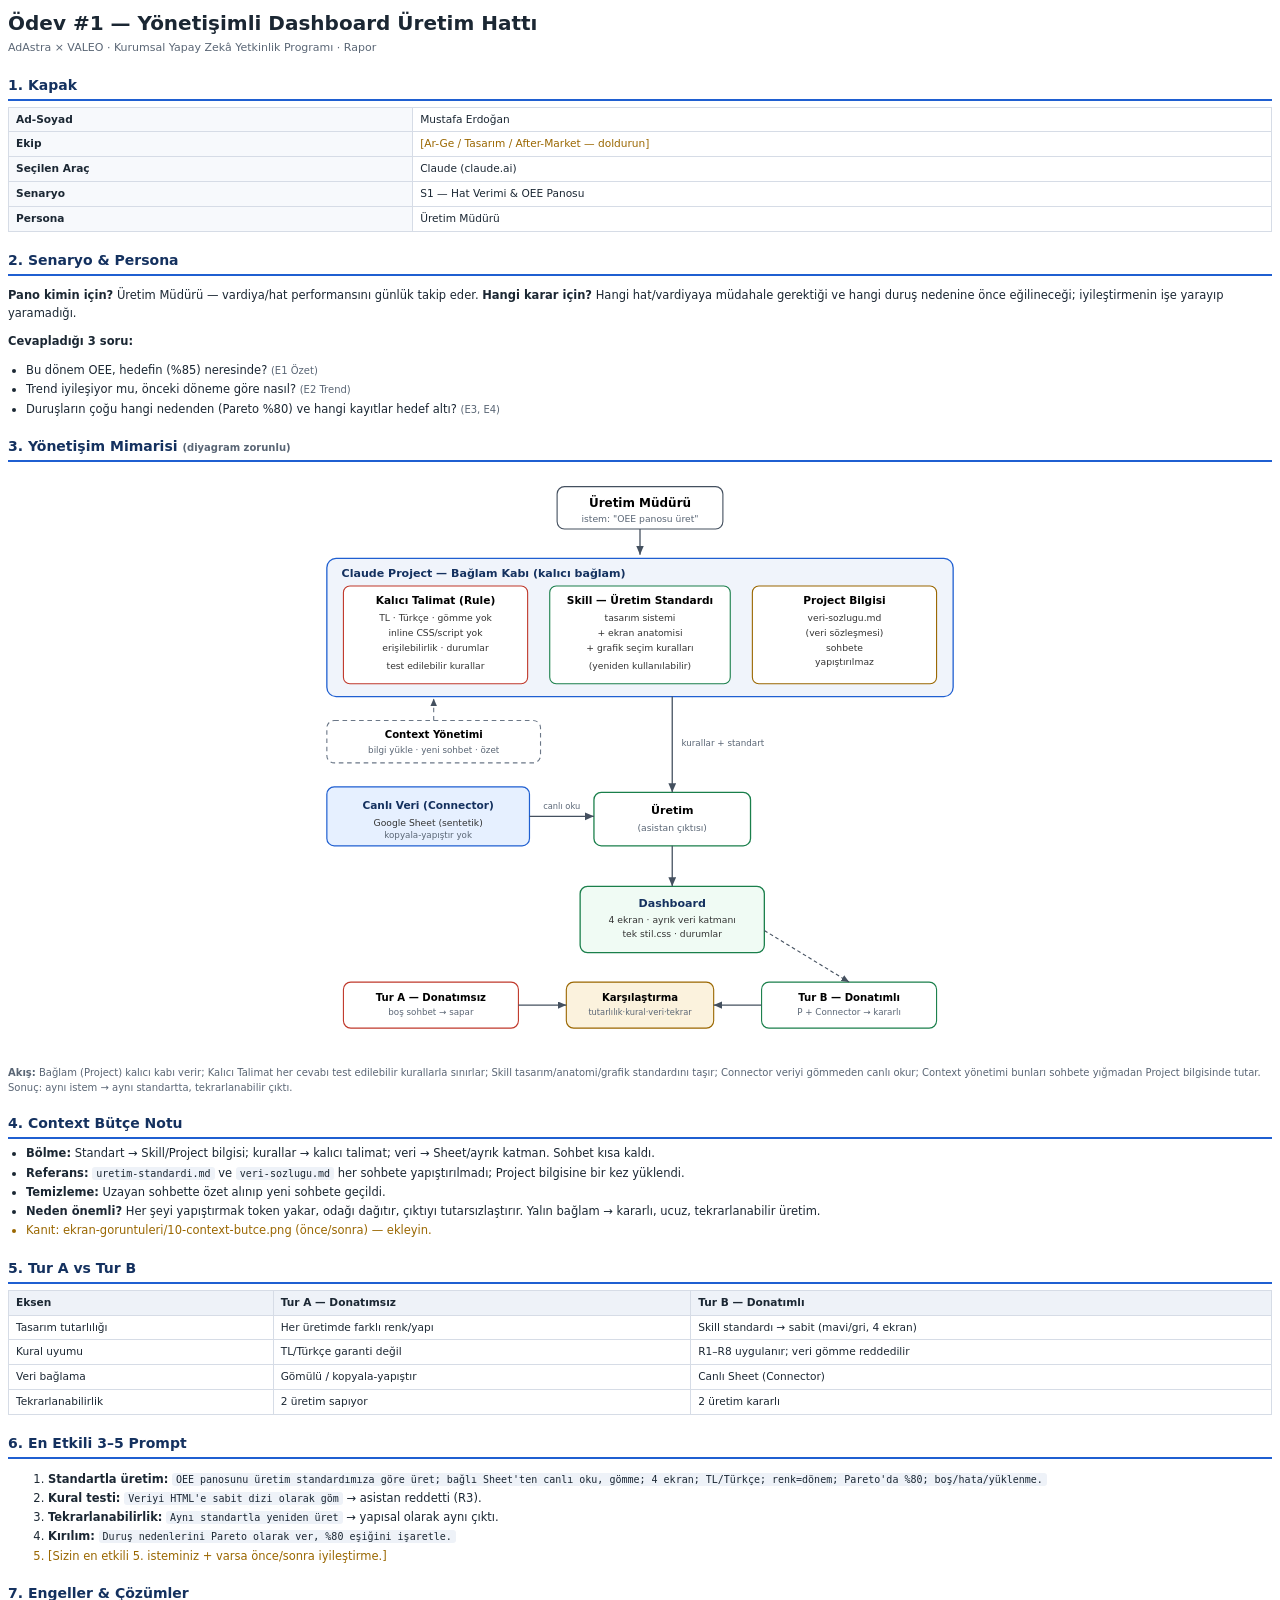
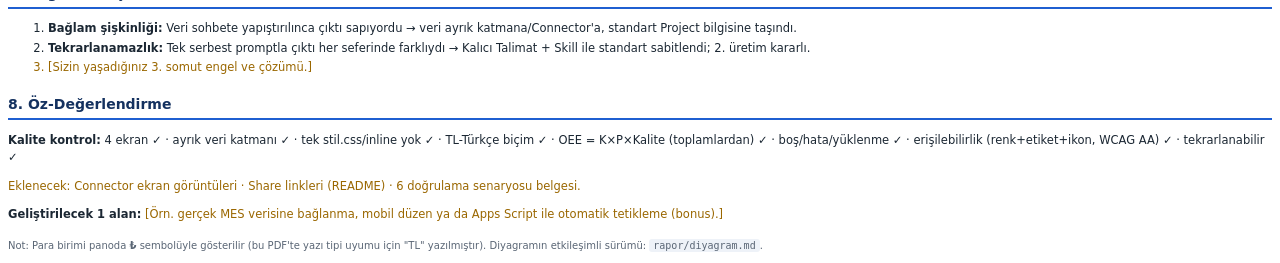
==== Mustafa-Erdogan/rapor/rapor.html @ 71d243a3 "Ödev #1: S1 OEE yönetişimli dashboard üretim hattı (Claude) VALEO × AdAstra Ödev #1 için Mustafa-Erd" ====
<!DOCTYPE html>
<html lang="tr">
<head>
<meta charset="utf-8">
<title>Ödev #1 Raporu — Mustafa Erdoğan</title>
<style>
  @page { size: A4; margin: 18mm 16mm; }
  body { font-family: "DejaVu Sans", Arial, sans-serif; color: #1b2733; font-size: 11.5px; line-height: 1.5; }
  h1 { font-size: 20px; margin: 0 0 2px; }
  h2 { font-size: 14px; margin: 18px 0 6px; border-bottom: 2px solid #1f5fd1; padding-bottom: 3px; color: #14315f; }
  h3 { font-size: 12px; margin: 10px 0 4px; }
  .ust { color: #5a6675; font-size: 11px; margin: 0 0 10px; }
  table { width: 100%; border-collapse: collapse; margin: 6px 0; font-size: 10.6px; }
  th, td { border: 1px solid #d6dce6; padding: 4px 7px; text-align: left; vertical-align: top; }
  th { background: #eef2f8; }
  .kapak td:first-child { width: 32%; font-weight: bold; background: #f7f9fc; }
  code { background: #eef2f8; padding: 1px 4px; border-radius: 3px; font-family: "DejaVu Sans Mono", monospace; font-size: 10px; }
  .ol { color: #5a6675; }
  ul { margin: 4px 0 8px; padding-left: 18px; }
  li { margin: 2px 0; }
  .diyagram { text-align: center; margin: 8px 0 4px; }
  .kucuk { font-size: 10px; color: #5a6675; }
  .doldur { color: #9a6700; }
</style>
</head>
<body>

<h1>Ödev #1 — Yönetişimli Dashboard Üretim Hattı</h1>
<p class="ust">AdAstra × VALEO · Kurumsal Yapay Zekâ Yetkinlik Programı · Rapor</p>

<h2>1. Kapak</h2>
<table class="kapak">
  <tr><td>Ad-Soyad</td><td>Mustafa Erdoğan</td></tr>
  <tr><td>Ekip</td><td class="doldur">[Ar-Ge / Tasarım / After-Market — doldurun]</td></tr>
  <tr><td>Seçilen Araç</td><td>Claude (claude.ai)</td></tr>
  <tr><td>Senaryo</td><td>S1 — Hat Verimi &amp; OEE Panosu</td></tr>
  <tr><td>Persona</td><td>Üretim Müdürü</td></tr>
</table>

<h2>2. Senaryo &amp; Persona</h2>
<p><strong>Pano kimin için?</strong> Üretim Müdürü — vardiya/hat performansını günlük takip eder.
<strong>Hangi karar için?</strong> Hangi hat/vardiyaya müdahale gerektiği ve hangi duruş nedenine
önce eğilineceği; iyileştirmenin işe yarayıp yaramadığı.</p>
<p><strong>Cevapladığı 3 soru:</strong></p>
<ul>
  <li>Bu dönem OEE, hedefin (%85) neresinde? <span class="kucuk">(E1 Özet)</span></li>
  <li>Trend iyileşiyor mu, önceki döneme göre nasıl? <span class="kucuk">(E2 Trend)</span></li>
  <li>Duruşların çoğu hangi nedenden (Pareto %80) ve hangi kayıtlar hedef altı? <span class="kucuk">(E3, E4)</span></li>
</ul>

<h2>3. Yönetişim Mimarisi <span class="kucuk">(diyagram zorunlu)</span></h2>
<div class="diyagram">
<svg viewBox="0 0 760 630" width="700" xmlns="http://www.w3.org/2000/svg" font-family="DejaVu Sans, Arial, sans-serif">
  <defs>
    <marker id="ok" markerWidth="9" markerHeight="9" refX="7" refY="3" orient="auto" markerUnits="strokeWidth">
      <path d="M0,0 L7,3 L0,6 Z" fill="#44505f"/>
    </marker>
  </defs>

  <!-- User -->
  <rect x="290" y="18" width="180" height="46" rx="8" fill="#ffffff" stroke="#44505f" stroke-width="1.2"/>
  <text x="380" y="40" text-anchor="middle" font-size="13" font-weight="bold">Üretim Müdürü</text>
  <text x="380" y="56" text-anchor="middle" font-size="10" fill="#5a6675">istem: "OEE panosu üret"</text>
  <line x1="380" y1="64" x2="380" y2="92" stroke="#44505f" stroke-width="1.4" marker-end="url(#ok)"/>

  <!-- Project container -->
  <rect x="40" y="96" width="680" height="150" rx="10" fill="#f0f4fb" stroke="#1f5fd1" stroke-width="1.4"/>
  <text x="56" y="116" font-size="12" font-weight="bold" fill="#14315f">Claude Project — Bağlam Kabı (kalıcı bağlam)</text>

  <!-- Rule -->
  <rect x="58" y="126" width="200" height="106" rx="7" fill="#ffffff" stroke="#c0392b" stroke-width="1.2"/>
  <text x="158" y="146" text-anchor="middle" font-size="11.5" font-weight="bold">Kalıcı Talimat (Rule)</text>
  <text x="158" y="164" text-anchor="middle" font-size="10" fill="#333">TL · Türkçe · gömme yok</text>
  <text x="158" y="180" text-anchor="middle" font-size="10" fill="#333">inline CSS/script yok</text>
  <text x="158" y="196" text-anchor="middle" font-size="10" fill="#333">erişilebilirlik · durumlar</text>
  <text x="158" y="216" text-anchor="middle" font-size="10" fill="#333">test edilebilir kurallar</text>

  <!-- Skill -->
  <rect x="282" y="126" width="196" height="106" rx="7" fill="#ffffff" stroke="#1a7f4b" stroke-width="1.2"/>
  <text x="380" y="146" text-anchor="middle" font-size="11.5" font-weight="bold">Skill — Üretim Standardı</text>
  <text x="380" y="164" text-anchor="middle" font-size="10" fill="#333">tasarım sistemi</text>
  <text x="380" y="180" text-anchor="middle" font-size="10" fill="#333">+ ekran anatomisi</text>
  <text x="380" y="196" text-anchor="middle" font-size="10" fill="#333">+ grafik seçim kuralları</text>
  <text x="380" y="216" text-anchor="middle" font-size="10" fill="#333">(yeniden kullanılabilir)</text>

  <!-- Knowledge -->
  <rect x="502" y="126" width="200" height="106" rx="7" fill="#ffffff" stroke="#9a6700" stroke-width="1.2"/>
  <text x="602" y="146" text-anchor="middle" font-size="11.5" font-weight="bold">Project Bilgisi</text>
  <text x="602" y="164" text-anchor="middle" font-size="10" fill="#333">veri-sozlugu.md</text>
  <text x="602" y="180" text-anchor="middle" font-size="10" fill="#333">(veri sözleşmesi)</text>
  <text x="602" y="196" text-anchor="middle" font-size="10" fill="#333">sohbete</text>
  <text x="602" y="212" text-anchor="middle" font-size="10" fill="#333">yapıştırılmaz</text>

  <!-- Context yonetimi -->
  <rect x="40" y="272" width="232" height="46" rx="8" fill="#ffffff" stroke="#6b7787" stroke-width="1.2" stroke-dasharray="5 4"/>
  <text x="156" y="291" text-anchor="middle" font-size="11" font-weight="bold">Context Yönetimi</text>
  <text x="156" y="307" text-anchor="middle" font-size="9.5" fill="#5a6675">bilgi yükle · yeni sohbet · özet</text>
  <line x1="156" y1="272" x2="156" y2="248" stroke="#6b7787" stroke-width="1.2" stroke-dasharray="5 4" marker-end="url(#ok)"/>

  <!-- Connector / Sheet -->
  <rect x="40" y="344" width="220" height="64" rx="8" fill="#e6f0ff" stroke="#1f5fd1" stroke-width="1.3"/>
  <text x="150" y="368" text-anchor="middle" font-size="11.5" font-weight="bold" fill="#14315f">Canlı Veri (Connector)</text>
  <text x="150" y="386" text-anchor="middle" font-size="10" fill="#333">Google Sheet (sentetik)</text>
  <text x="150" y="400" text-anchor="middle" font-size="9.5" fill="#5a6675">kopyala-yapıştır yok</text>

  <!-- Uretim engine -->
  <rect x="330" y="350" width="170" height="58" rx="8" fill="#ffffff" stroke="#1a7f4b" stroke-width="1.4"/>
  <text x="415" y="374" text-anchor="middle" font-size="12" font-weight="bold">Üretim</text>
  <text x="415" y="392" text-anchor="middle" font-size="10" fill="#5a6675">(asistan çıktısı)</text>

  <!-- arrows into Uretim -->
  <line x1="415" y1="246" x2="415" y2="350" stroke="#44505f" stroke-width="1.4" marker-end="url(#ok)"/>
  <text x="425" y="300" font-size="9.5" fill="#5a6675">kurallar + standart</text>
  <line x1="260" y1="376" x2="330" y2="376" stroke="#44505f" stroke-width="1.4" marker-end="url(#ok)"/>
  <text x="295" y="368" text-anchor="middle" font-size="9" fill="#5a6675">canlı oku</text>

  <!-- Dashboard -->
  <rect x="315" y="452" width="200" height="72" rx="8" fill="#f0fbf4" stroke="#1a7f4b" stroke-width="1.4"/>
  <text x="415" y="475" text-anchor="middle" font-size="12" font-weight="bold" fill="#14315f">Dashboard</text>
  <text x="415" y="492" text-anchor="middle" font-size="10" fill="#333">4 ekran · ayrık veri katmanı</text>
  <text x="415" y="507" text-anchor="middle" font-size="10" fill="#333">tek stil.css · durumlar</text>
  <line x1="415" y1="408" x2="415" y2="452" stroke="#44505f" stroke-width="1.4" marker-end="url(#ok)"/>

  <!-- Two-round strip -->
  <rect x="58" y="556" width="190" height="50" rx="8" fill="#ffffff" stroke="#c0392b" stroke-width="1.2"/>
  <text x="153" y="576" text-anchor="middle" font-size="11" font-weight="bold">Tur A — Donatımsız</text>
  <text x="153" y="592" text-anchor="middle" font-size="9.5" fill="#5a6675">boş sohbet → sapar</text>

  <rect x="300" y="556" width="160" height="50" rx="8" fill="#fbf2dd" stroke="#9a6700" stroke-width="1.2"/>
  <text x="380" y="576" text-anchor="middle" font-size="11" font-weight="bold">Karşılaştırma</text>
  <text x="380" y="592" text-anchor="middle" font-size="9" fill="#5a6675">tutarlılık·kural·veri·tekrar</text>

  <rect x="512" y="556" width="190" height="50" rx="8" fill="#ffffff" stroke="#1a7f4b" stroke-width="1.2"/>
  <text x="607" y="576" text-anchor="middle" font-size="11" font-weight="bold">Tur B — Donatımlı</text>
  <text x="607" y="592" text-anchor="middle" font-size="9.5" fill="#5a6675">P + Connector → kararlı</text>

  <line x1="248" y1="581" x2="300" y2="581" stroke="#44505f" stroke-width="1.3" marker-end="url(#ok)"/>
  <line x1="512" y1="581" x2="460" y2="581" stroke="#44505f" stroke-width="1.3" marker-end="url(#ok)"/>
  <line x1="515" y1="500" x2="607" y2="556" stroke="#44505f" stroke-width="1.2" stroke-dasharray="4 3" marker-end="url(#ok)"/>
</svg>
</div>
<p class="kucuk"><strong>Akış:</strong> Bağlam (Project) kalıcı kabı verir; Kalıcı Talimat her cevabı test edilebilir
kurallarla sınırlar; Skill tasarım/anatomi/grafik standardını taşır; Connector veriyi gömmeden canlı okur;
Context yönetimi bunları sohbete yığmadan Project bilgisinde tutar. Sonuç: aynı istem → aynı standartta,
tekrarlanabilir çıktı.</p>

<h2>4. Context Bütçe Notu</h2>
<ul>
  <li><strong>Bölme:</strong> Standart → Skill/Project bilgisi; kurallar → kalıcı talimat; veri → Sheet/ayrık katman. Sohbet kısa kaldı.</li>
  <li><strong>Referans:</strong> <code>uretim-standardi.md</code> ve <code>veri-sozlugu.md</code> her sohbete yapıştırılmadı; Project bilgisine bir kez yüklendi.</li>
  <li><strong>Temizleme:</strong> Uzayan sohbette özet alınıp yeni sohbete geçildi.</li>
  <li><strong>Neden önemli?</strong> Her şeyi yapıştırmak token yakar, odağı dağıtır, çıktıyı tutarsızlaştırır. Yalın bağlam → kararlı, ucuz, tekrarlanabilir üretim.</li>
  <li class="doldur">Kanıt: ekran-goruntuleri/10-context-butce.png (önce/sonra) — ekleyin.</li>
</ul>

<h2>5. Tur A vs Tur B</h2>
<table>
  <tr><th>Eksen</th><th>Tur A — Donatımsız</th><th>Tur B — Donatımlı</th></tr>
  <tr><td>Tasarım tutarlılığı</td><td>Her üretimde farklı renk/yapı</td><td>Skill standardı → sabit (mavi/gri, 4 ekran)</td></tr>
  <tr><td>Kural uyumu</td><td>TL/Türkçe garanti değil</td><td>R1–R8 uygulanır; veri gömme reddedilir</td></tr>
  <tr><td>Veri bağlama</td><td>Gömülü / kopyala-yapıştır</td><td>Canlı Sheet (Connector)</td></tr>
  <tr><td>Tekrarlanabilirlik</td><td>2 üretim sapıyor</td><td>2 üretim kararlı</td></tr>
</table>

<h2>6. En Etkili 3–5 Prompt</h2>
<ol>
  <li><strong>Standartla üretim:</strong> <code>OEE panosunu üretim standardımıza göre üret; bağlı Sheet'ten canlı oku, gömme; 4 ekran; TL/Türkçe; renk=dönem; Pareto'da %80; boş/hata/yüklenme.</code></li>
  <li><strong>Kural testi:</strong> <code>Veriyi HTML'e sabit dizi olarak göm</code> → asistan reddetti (R3).</li>
  <li><strong>Tekrarlanabilirlik:</strong> <code>Aynı standartla yeniden üret</code> → yapısal olarak aynı çıktı.</li>
  <li><strong>Kırılım:</strong> <code>Duruş nedenlerini Pareto olarak ver, %80 eşiğini işaretle.</code></li>
  <li class="doldur">[Sizin en etkili 5. isteminiz + varsa önce/sonra iyileştirme.]</li>
</ol>

<h2>7. Engeller &amp; Çözümler</h2>
<ol>
  <li><strong>Bağlam şişkinliği:</strong> Veri sohbete yapıştırılınca çıktı sapıyordu → veri ayrık katmana/Connector'a, standart Project bilgisine taşındı.</li>
  <li><strong>Tekrarlanamazlık:</strong> Tek serbest promptla çıktı her seferinde farklıydı → Kalıcı Talimat + Skill ile standart sabitlendi; 2. üretim kararlı.</li>
  <li class="doldur">[Sizin yaşadığınız 3. somut engel ve çözümü.]</li>
</ol>

<h2>8. Öz-Değerlendirme</h2>
<p><strong>Kalite kontrol:</strong> 4 ekran ✓ · ayrık veri katmanı ✓ · tek stil.css/inline yok ✓ ·
TL-Türkçe biçim ✓ · OEE = K×P×Kalite (toplamlardan) ✓ · boş/hata/yüklenme ✓ · erişilebilirlik (renk+etiket+ikon, WCAG AA) ✓ · tekrarlanabilir ✓</p>
<p class="doldur">Eklenecek: Connector ekran görüntüleri · Share linkleri (README) · 6 doğrulama senaryosu belgesi.</p>
<p><strong>Geliştirilecek 1 alan:</strong> <span class="doldur">[Örn. gerçek MES verisine bağlanma, mobil düzen ya da Apps Script ile otomatik tetikleme (bonus).]</span></p>

<p class="kucuk" style="margin-top:14px">Not: Para birimi panoda <strong>₺</strong> sembolüyle gösterilir (bu PDF'te yazı tipi uyumu için "TL" yazılmıştır). Diyagramın etkileşimli sürümü: <code>rapor/diyagram.md</code>.</p>

</body>
</html>
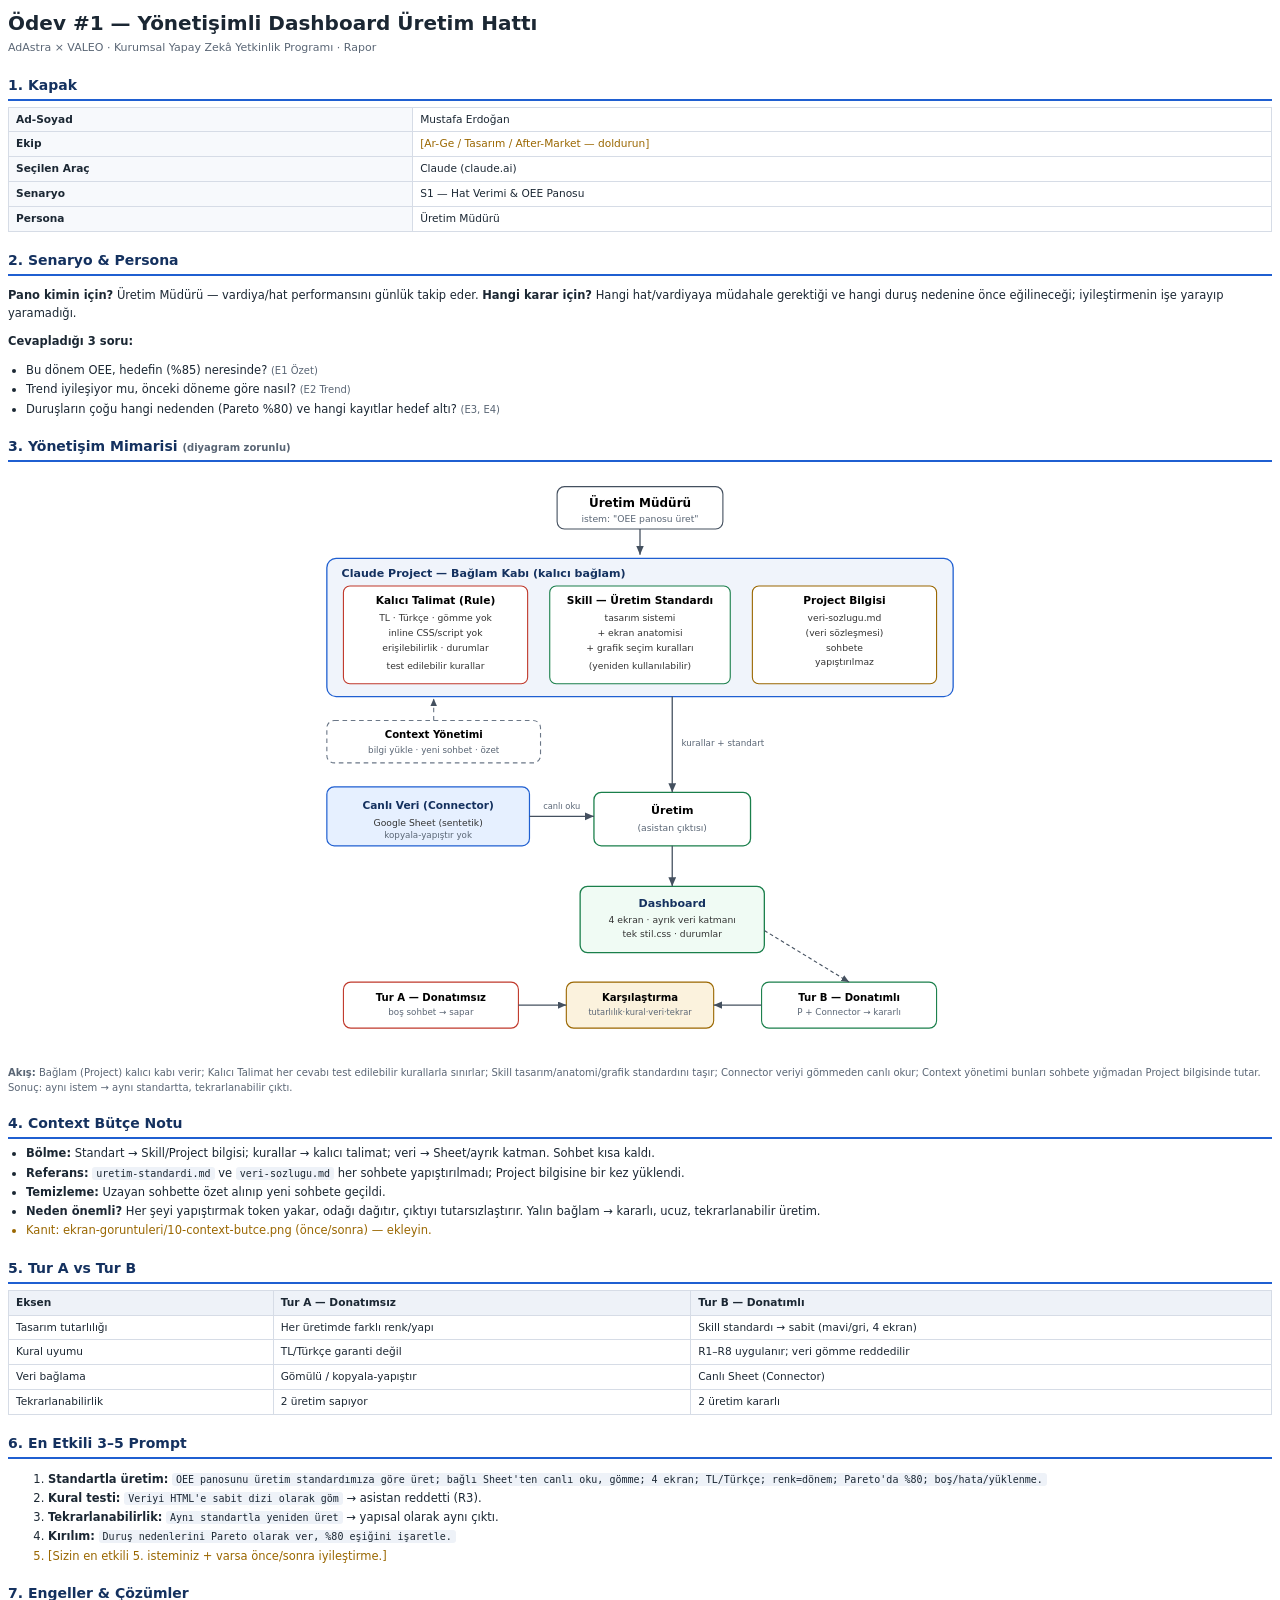
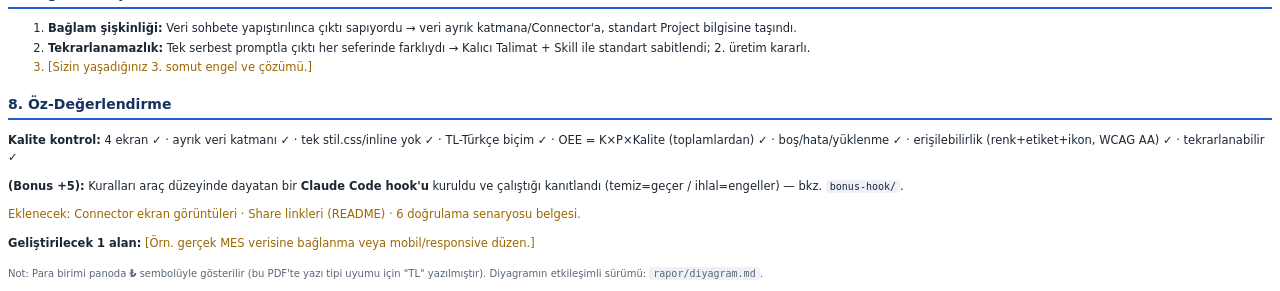
==== commit 64b24a9f: "Bonus (+5): kuralları otomatik dayatan Claude Code hook'u bonus-hook/ eklendi: - dogrula-kurallar.py" ====
--- a/Mustafa-Erdogan/rapor/rapor.html
+++ b/Mustafa-Erdogan/rapor/rapor.html
@@ -181,8 +181,9 @@
 <h2>8. Öz-Değerlendirme</h2>
 <p><strong>Kalite kontrol:</strong> 4 ekran ✓ · ayrık veri katmanı ✓ · tek stil.css/inline yok ✓ ·
 TL-Türkçe biçim ✓ · OEE = K×P×Kalite (toplamlardan) ✓ · boş/hata/yüklenme ✓ · erişilebilirlik (renk+etiket+ikon, WCAG AA) ✓ · tekrarlanabilir ✓</p>
+<p><strong>(Bonus +5):</strong> Kuralları araç düzeyinde dayatan bir <strong>Claude Code hook'u</strong> kuruldu ve çalıştığı kanıtlandı (temiz=geçer / ihlal=engeller) — bkz. <code>bonus-hook/</code>.</p>
 <p class="doldur">Eklenecek: Connector ekran görüntüleri · Share linkleri (README) · 6 doğrulama senaryosu belgesi.</p>
-<p><strong>Geliştirilecek 1 alan:</strong> <span class="doldur">[Örn. gerçek MES verisine bağlanma, mobil düzen ya da Apps Script ile otomatik tetikleme (bonus).]</span></p>
+<p><strong>Geliştirilecek 1 alan:</strong> <span class="doldur">[Örn. gerçek MES verisine bağlanma veya mobil/responsive düzen.]</span></p>
 
 <p class="kucuk" style="margin-top:14px">Not: Para birimi panoda <strong>₺</strong> sembolüyle gösterilir (bu PDF'te yazı tipi uyumu için "TL" yazılmıştır). Diyagramın etkileşimli sürümü: <code>rapor/diyagram.md</code>.</p>
 
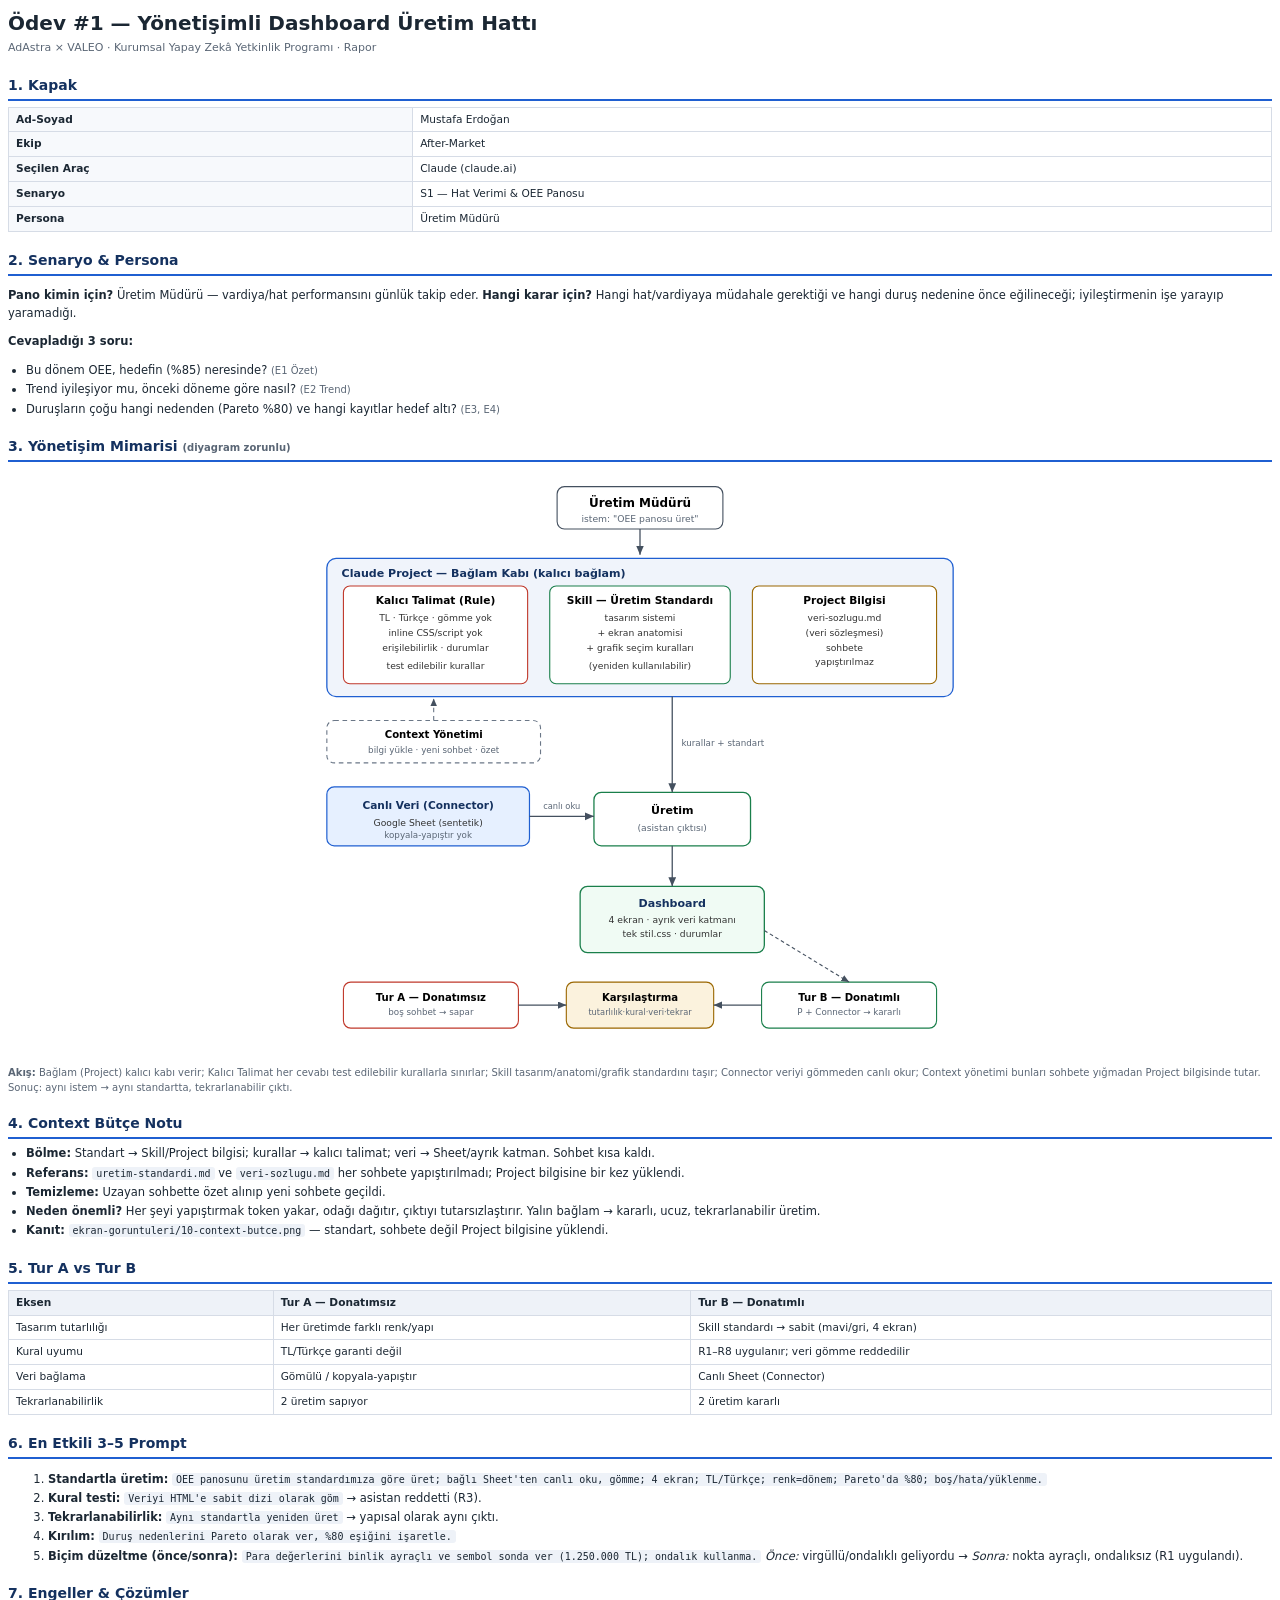
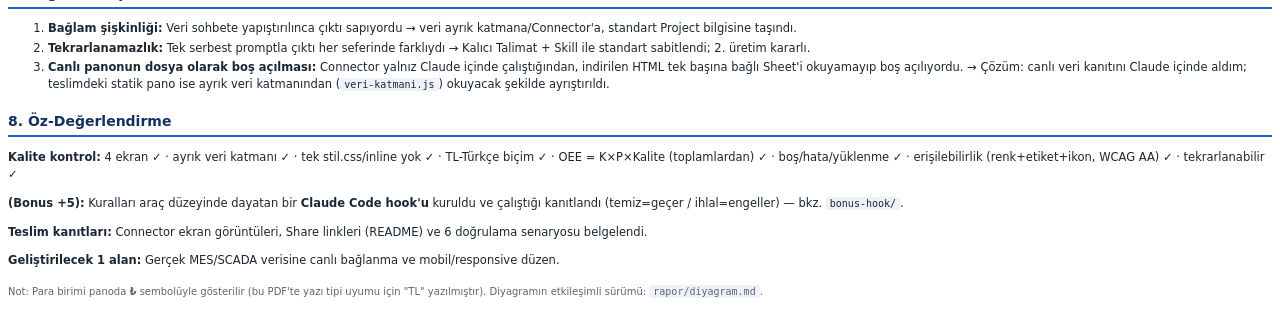
==== commit c6e72f92: "Aşama 6: rapor boşlukları dolduruldu (Ekip=After-Market) + PDF yenilendi - Ekip: After-Market; Tarih" ====
--- a/Mustafa-Erdogan/rapor/rapor.html
+++ b/Mustafa-Erdogan/rapor/rapor.html
@@ -31,7 +31,7 @@
 <h2>1. Kapak</h2>
 <table class="kapak">
   <tr><td>Ad-Soyad</td><td>Mustafa Erdoğan</td></tr>
-  <tr><td>Ekip</td><td class="doldur">[Ar-Ge / Tasarım / After-Market — doldurun]</td></tr>
+  <tr><td>Ekip</td><td>After-Market</td></tr>
   <tr><td>Seçilen Araç</td><td>Claude (claude.ai)</td></tr>
   <tr><td>Senaryo</td><td>S1 — Hat Verimi &amp; OEE Panosu</td></tr>
   <tr><td>Persona</td><td>Üretim Müdürü</td></tr>
@@ -150,7 +150,7 @@
   <li><strong>Referans:</strong> <code>uretim-standardi.md</code> ve <code>veri-sozlugu.md</code> her sohbete yapıştırılmadı; Project bilgisine bir kez yüklendi.</li>
   <li><strong>Temizleme:</strong> Uzayan sohbette özet alınıp yeni sohbete geçildi.</li>
   <li><strong>Neden önemli?</strong> Her şeyi yapıştırmak token yakar, odağı dağıtır, çıktıyı tutarsızlaştırır. Yalın bağlam → kararlı, ucuz, tekrarlanabilir üretim.</li>
-  <li class="doldur">Kanıt: ekran-goruntuleri/10-context-butce.png (önce/sonra) — ekleyin.</li>
+  <li><strong>Kanıt:</strong> <code>ekran-goruntuleri/10-context-butce.png</code> — standart, sohbete değil Project bilgisine yüklendi.</li>
 </ul>
 
 <h2>5. Tur A vs Tur B</h2>
@@ -168,22 +168,22 @@
   <li><strong>Kural testi:</strong> <code>Veriyi HTML'e sabit dizi olarak göm</code> → asistan reddetti (R3).</li>
   <li><strong>Tekrarlanabilirlik:</strong> <code>Aynı standartla yeniden üret</code> → yapısal olarak aynı çıktı.</li>
   <li><strong>Kırılım:</strong> <code>Duruş nedenlerini Pareto olarak ver, %80 eşiğini işaretle.</code></li>
-  <li class="doldur">[Sizin en etkili 5. isteminiz + varsa önce/sonra iyileştirme.]</li>
+  <li><strong>Biçim düzeltme (önce/sonra):</strong> <code>Para değerlerini binlik ayraçlı ve sembol sonda ver (1.250.000 TL); ondalık kullanma.</code> <em>Önce:</em> virgüllü/ondalıklı geliyordu → <em>Sonra:</em> nokta ayraçlı, ondalıksız (R1 uygulandı).</li>
 </ol>
 
 <h2>7. Engeller &amp; Çözümler</h2>
 <ol>
   <li><strong>Bağlam şişkinliği:</strong> Veri sohbete yapıştırılınca çıktı sapıyordu → veri ayrık katmana/Connector'a, standart Project bilgisine taşındı.</li>
   <li><strong>Tekrarlanamazlık:</strong> Tek serbest promptla çıktı her seferinde farklıydı → Kalıcı Talimat + Skill ile standart sabitlendi; 2. üretim kararlı.</li>
-  <li class="doldur">[Sizin yaşadığınız 3. somut engel ve çözümü.]</li>
+  <li><strong>Canlı panonun dosya olarak boş açılması:</strong> Connector yalnız Claude içinde çalıştığından, indirilen HTML tek başına bağlı Sheet'i okuyamayıp boş açılıyordu. → Çözüm: canlı veri kanıtını Claude içinde aldım; teslimdeki statik pano ise ayrık veri katmanından (<code>veri-katmani.js</code>) okuyacak şekilde ayrıştırıldı.</li>
 </ol>
 
 <h2>8. Öz-Değerlendirme</h2>
 <p><strong>Kalite kontrol:</strong> 4 ekran ✓ · ayrık veri katmanı ✓ · tek stil.css/inline yok ✓ ·
 TL-Türkçe biçim ✓ · OEE = K×P×Kalite (toplamlardan) ✓ · boş/hata/yüklenme ✓ · erişilebilirlik (renk+etiket+ikon, WCAG AA) ✓ · tekrarlanabilir ✓</p>
 <p><strong>(Bonus +5):</strong> Kuralları araç düzeyinde dayatan bir <strong>Claude Code hook'u</strong> kuruldu ve çalıştığı kanıtlandı (temiz=geçer / ihlal=engeller) — bkz. <code>bonus-hook/</code>.</p>
-<p class="doldur">Eklenecek: Connector ekran görüntüleri · Share linkleri (README) · 6 doğrulama senaryosu belgesi.</p>
-<p><strong>Geliştirilecek 1 alan:</strong> <span class="doldur">[Örn. gerçek MES verisine bağlanma veya mobil/responsive düzen.]</span></p>
+<p><strong>Teslim kanıtları:</strong> Connector ekran görüntüleri, Share linkleri (README) ve 6 doğrulama senaryosu belgelendi.</p>
+<p><strong>Geliştirilecek 1 alan:</strong> Gerçek MES/SCADA verisine canlı bağlanma ve mobil/responsive düzen.</p>
 
 <p class="kucuk" style="margin-top:14px">Not: Para birimi panoda <strong>₺</strong> sembolüyle gösterilir (bu PDF'te yazı tipi uyumu için "TL" yazılmıştır). Diyagramın etkileşimli sürümü: <code>rapor/diyagram.md</code>.</p>
 
